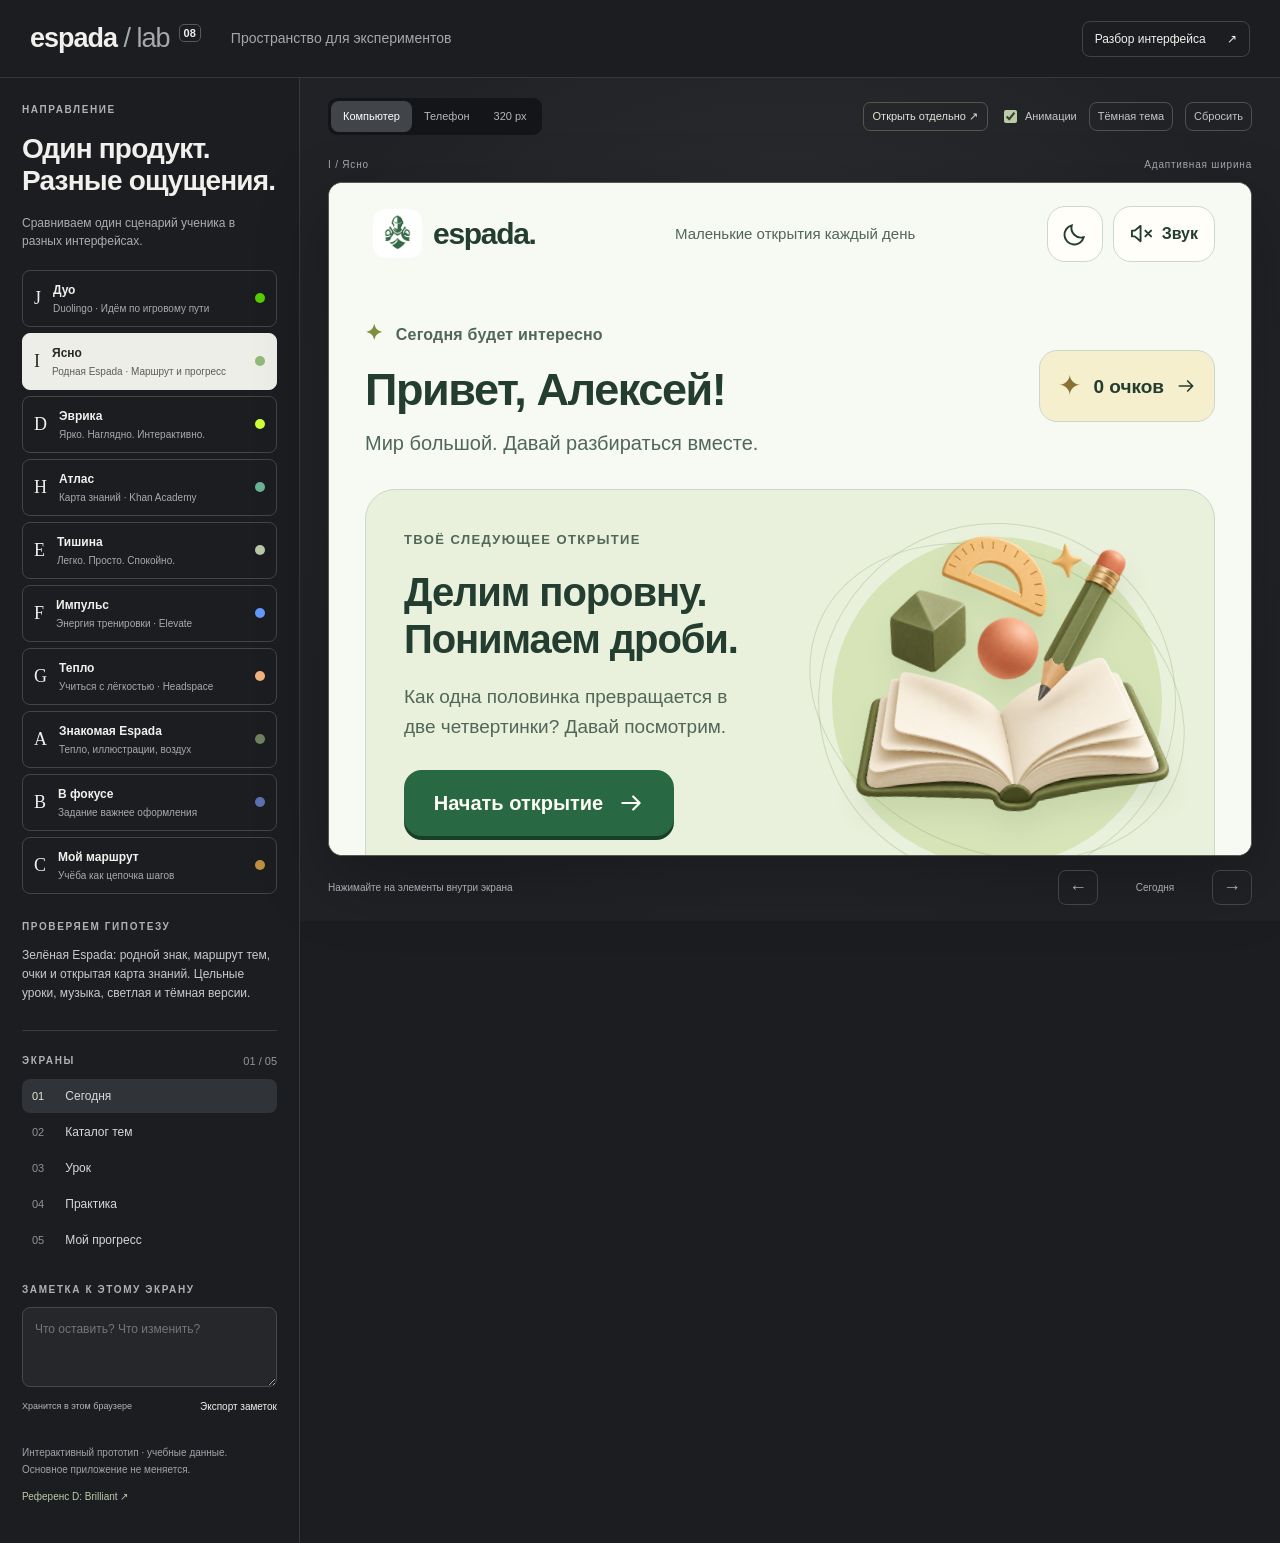
==== lab.html @ cfbe7413 "Add Duolingo-inspired interactive design experiment J" ====
<!doctype html>
<html lang="ru">
<head><meta charset="utf-8"><meta name="viewport" content="width=device-width,initial-scale=1"><title>Espada — дизайн-лаборатория</title><link rel="stylesheet" href="lab.css?v=9"><link rel="icon" href="assets/knight-light.jpg"></head>
<body>
<header class="lab-header"><a class="lab-brand" href="lab.html">espada<span> / lab</span><span class="version">08</span></a><span class="lab-subtitle">Пространство для экспериментов</span><button id="audit-open">Разбор интерфейса <span>↗</span></button></header>
<main class="workspace">
<aside class="sidebar">
<div class="eyebrow">НАПРАВЛЕНИЕ</div><h1>Один продукт.<br> Разные ощущения.</h1><p class="muted intro">Сравниваем один сценарий ученика в разных интерфейсах.</p>
<div class="variants" aria-label="Варианты дизайна">
<button class="variant" data-variant="j" aria-pressed="false"><span class="variant-letter">J</span><span><strong>Дуо</strong><small>Duolingo · Идём по игровому пути</small></span><span class="swatch" style="background:#58cc02"></span></button>
<button class="variant active" data-variant="i" aria-pressed="true"><span class="variant-letter">I</span><span><strong>Ясно</strong><small>Родная Espada · Маршрут и прогресс</small></span><span class="swatch clear-green"></span></button>
<button class="variant" data-variant="d" aria-pressed="false"><span class="variant-letter">D</span><span><strong>Эврика</strong><small>Ярко. Наглядно. Интерактивно.</small></span><span class="swatch lime"></span></button>
<button class="variant" data-variant="h" aria-pressed="false"><span class="variant-letter">H</span><span><strong>Атлас</strong><small>Карта знаний · Khan Academy</small></span><span class="swatch jade"></span></button>
<button class="variant" data-variant="e" aria-pressed="false"><span class="variant-letter">E</span><span><strong>Тишина</strong><small>Легко. Просто. Спокойно.</small></span><span class="swatch sage"></span></button>
<button class="variant" data-variant="f" aria-pressed="false"><span class="variant-letter">F</span><span><strong>Импульс</strong><small>Энергия тренировки · Elevate</small></span><span class="swatch cobalt"></span></button>
<button class="variant" data-variant="g" aria-pressed="false"><span class="variant-letter">G</span><span><strong>Тепло</strong><small>Учиться с лёгкостью · Headspace</small></span><span class="swatch peach"></span></button>
<button class="variant" data-variant="a" aria-pressed="false"><span class="variant-letter">A</span><span><strong>Знакомая Espada</strong><small>Тепло, иллюстрации, воздух</small></span><span class="swatch olive"></span></button>
<button class="variant" data-variant="b" aria-pressed="false"><span class="variant-letter">B</span><span><strong>В фокусе</strong><small>Задание важнее оформления</small></span><span class="swatch blue"></span></button>
<button class="variant" data-variant="c" aria-pressed="false"><span class="variant-letter">C</span><span><strong>Мой маршрут</strong><small>Учёба как цепочка шагов</small></span><span class="swatch amber"></span></button>
</div>
<div class="direction-note"><span class="eyebrow">ПРОВЕРЯЕМ ГИПОТЕЗУ</span><p id="hypothesis"></p><a id="direction-reference" class="reference-link" target="_blank" rel="noopener" hidden></a></div>
<div class="screen-label"><span class="eyebrow">ЭКРАНЫ</span><span id="screen-count">01 / 05</span></div>
<nav class="screen-nav" aria-label="Экраны прототипа"><button data-screen="today" class="active">01 <span>Сегодня</span></button><button data-screen="learn">02 <span>Каталог тем</span></button><button data-screen="lesson">03 <span>Урок</span></button><button data-screen="practice">04 <span>Практика</span></button><button data-screen="progress">05 <span>Мой прогресс</span></button></nav>
<label class="eyebrow note-label" for="notes">ЗАМЕТКА К ЭТОМУ ЭКРАНУ</label><textarea id="notes" placeholder="Что оставить? Что изменить?" rows="3"></textarea><div class="note-footer"><span id="save-status" aria-live="polite">Хранится в этом браузере</span><button id="export">Экспорт заметок</button></div>
<p class="sandbox-note">Интерактивный прототип · учебные данные.<br>Основное приложение не меняется.<br><a class="reference-link" href="https://brilliant.org/math/" target="_blank" rel="noopener">Референс D: Brilliant ↗</a></p>
</aside>
<section class="stage" aria-label="Просмотр прототипа">
<div class="toolbar"><div class="segmented" aria-label="Размер просмотра"><button data-device="desktop" aria-pressed="true" class="active">Компьютер</button><button data-device="mobile" aria-pressed="false">Телефон</button><button data-device="narrow" aria-pressed="false">320 px</button></div><div class="tools"><a id="standalone" href="preview.html?v=i&amp;screen=today" target="_blank" rel="noopener">Открыть отдельно ↗</a><label><input id="motion" type="checkbox" checked> Анимации</label><button id="theme" aria-pressed="false">Тёмная тема</button><button id="restart" title="Начать упражнение заново">Сбросить</button></div></div>
<div class="preview-info"><span id="preview-title">I / Ясно</span><span id="dimensions">Адаптивная ширина</span></div>
<div class="frame-holder"><iframe id="preview" src="preview.html?v=i&screen=today" title="Интерактивный прототип Espada"></iframe></div>
<footer class="stage-footer"><span>Нажимайте на элементы внутри экрана</span><div><button id="prev" aria-label="Предыдущий экран">←</button><span id="current-screen" aria-live="polite">Сегодня</span><button id="next" aria-label="Следующий экран">→</button></div></footer>
</section>
</main>
<dialog id="audit"><div class="dialog-top"><span class="eyebrow">ESPADA / UX-РАЗБОР / 05.10.2026</span><button id="audit-close" aria-label="Закрыть разбор">✕</button></div><h2>Хорошая база.<br>Меньше препятствий до учёбы.</h2><p class="audit-lead">Экспертная оценка локальной веб-версии и текущих компонентов. Главная, каталог и урок проверены в браузере. Это гипотезы для проверки с учениками, а не результаты пользовательского исследования.</p><div class="good"><strong>Сохраняем</strong><p>Три главных раздела, тёплый визуальный характер, продолжение занятий, пошаговые подсказки и разделение активности, самостоятельных ответов и оценок учителя.</p></div><div class="findings">
<article><span class="priority">01 · СНАЧАЛА</span><h3>Первое действие должно быть выше</h3><p>На узком экране иллюстрация высотой 190 px стоит перед названием темы и кнопкой. Другие задания находятся ещё ниже, в закрытом блоке.</p><strong>В вариантах:</strong><p>A уменьшает иллюстрацию; B сразу показывает задание; C объединяет действия в короткий маршрут.</p><small>Reports.tsx → Home</small></article>
<article><span class="priority">02 · СНАЧАЛА</span><h3>Тема — понятная точка входа</h3><p>«Учебник / Видео / Практика» разделены на верхнем уровне, затем внутри темы снова появляются «Урок / Видео / Задания». Разные каталоги могут усложнять поиск материалов одной темы.</p><strong>В вариантах:</strong><p>Единый каталог тем и последовательность «Прочитать → Попробовать → Разобрать результат». Видео остаётся ресурсом темы; проигрыватель в этот прототип не включён.</p><small>Reports.tsx → Learn; CourseLibrary.tsx</small></article>
<article><span class="priority">03 · СЛЕДОМ</span><h3>Один однозначный следующий шаг</h3><p>В уроке одновременно встречаются «Понятно, идём дальше» и «Далее». Два близких действия требуют лишнего толкования.</p><strong>В вариантах:</strong><p>Одна основная кнопка, счётчик частей и явный переход к упражнениям. Подсказка не конкурирует с проверкой ответа.</p><small>CourseLibrary.tsx → CourseReader</small></article>
<article><span class="priority">04 · СОХРАНИТЬ РАЗДЕЛЕНИЕ</span><h3>Прогресс должен объяснять результат</h3><p>В продукте уже различаются активность, чтение, самостоятельные ответы и оценка учителя. В новом дизайне важно не свести их к одному красивому проценту.</p><strong>В вариантах:</strong><p>Отдельные результаты практики, отдельная оценка учителя. Завершение чтения не выдаётся за освоение темы.</p><small>Reports.tsx → Progress; LevelCard.tsx</small></article>
</div><div class="audit-test"><h3>Как сравнивать</h3><p>Пройдите в каждом варианте один путь: найти задание → прочитать тему → ошибиться → взять подсказку → закончить практику → найти результат. Смотрите, где приходится останавливаться и думать о навигации. Отдельно проверьте телефон и уменьшение анимаций.</p><p><strong>Начальный выбор — B:</strong> меньше визуальной конкуренции и быстрее доступ к заданию. A сохраняет больше текущего характера; C делает последовательность занятий заметнее. Кабинеты учителя и родителя — следующий самостоятельный этап.</p></div></dialog>
<script src="lab.js?v=9"></script></body></html>
---- lab.css ----
*{box-sizing:border-box}body{margin:0;background:#1b1d20;color:#f1f0ed;font:14px/1.5 -apple-system,BlinkMacSystemFont,"Segoe UI",sans-serif}button,a,input,textarea{font:inherit}button,a{touch-action:manipulation}button{cursor:pointer;color:inherit;border:1px solid #414348;background:transparent;border-radius:8px;padding:8px 12px}button:hover{background:#33353a}button:focus-visible,a:focus-visible,textarea:focus-visible{outline:3px solid #bdcca9;outline-offset:3px}.lab-header{height:78px;padding:0 30px;border-bottom:1px solid #36383b;display:flex;align-items:center;gap:30px}.lab-brand{font-size:27px;letter-spacing:-1px;font-weight:700;text-decoration:none;color:#f1f0ed}.lab-brand>span:first-child{font-weight:400;color:#a5a7aa}.version{font-size:11px;vertical-align:super;margin-left:9px;border:1px solid #55575a;border-radius:5px;padding:2px 4px;letter-spacing:0}.lab-subtitle{color:#a5a7aa;flex:1}.lab-header>button{font-size:12px}.lab-header>button span{margin-left:18px}.workspace{display:grid;grid-template-columns:300px minmax(0,1fr);min-height:calc(100vh - 78px)}.sidebar{padding:28px 22px;border-right:1px solid #36383b}.eyebrow{font-size:10px;font-weight:600;letter-spacing:1.6px;color:#afb1b4}h1{font-size:28px;line-height:1.16;letter-spacing:-.8px;margin:16px 0}p{margin:10px 0}.muted{color:#abadaf}.intro{font-size:12px;max-width:235px}.variants{display:grid;gap:9px;margin-top:26px}.variant{display:flex;align-items:center;gap:12px;text-align:left;border-color:#424448;padding:13px 11px}.variant.active{background:#eeeee8;border-color:#eeeee8;color:#242a24}.variant.active small{color:#586052}.variant-letter{font:18px Georgia,serif}.variant strong{display:block;font-size:12px}.variant small{font-size:10px;color:#a8aaad;display:block;margin-top:4px}.swatch{margin-left:auto;width:10px;height:10px;flex-shrink:0;border-radius:50%}.olive{background:#70815d}.blue{background:#5c72b0}.amber{background:#c09042}.direction-note{padding:21px 0 16px;border-bottom:1px solid #393b3e;min-height:124px}.direction-note p{font-size:12px;color:#c8c9c9;line-height:1.6}.screen-label{display:flex;justify-content:space-between;margin:22px 0 10px}.screen-label>span:last-child{font-size:11px;color:#93969b}.screen-nav{display:grid;gap:2px}.screen-nav button{text-align:left;border:0;color:#8f9397;font-size:11px;padding:8px 10px}.screen-nav button span{margin-left:18px;font-size:12px;color:#d7d8d8}.screen-nav button.active{background:#303338;color:#e1e9d5}.note-label{display:block;margin:25px 0 10px}textarea{display:block;width:100%;resize:vertical;background:#25272b;border:1px solid #46484c;color:#eee;border-radius:8px;padding:12px;font-size:12px;min-height:80px}.note-footer{display:flex;justify-content:space-between;align-items:center;gap:8px;margin-top:8px}.note-footer span{font-size:9px;color:#b3b6ba}.note-footer button{font-size:10px;padding:4px 0;border:0;white-space:nowrap}.sandbox-note{font-size:10px;color:#a0a3a8;line-height:1.7;margin-top:26px}.stage{position:sticky;top:0;align-self:start;min-width:0;padding:20px 28px 16px;background:radial-gradient(ellipse at 50% 45%,#303235,#202226 75%)}.toolbar{display:flex;justify-content:space-between;gap:12px;align-items:center;flex-wrap:wrap}.segmented{display:flex;padding:3px;background:#131518;border-radius:9px}.segmented button{font-size:11px;border:0;padding:7px 12px;color:#b4b7bb}.segmented button.active{background:#414449;color:#fff}.tools{display:flex;align-items:center;gap:12px;font-size:11px;color:#c2c4c7}.tools button{padding:5px 8px;border-color:#4e5055;font-size:11px}.tools label{display:flex;align-items:center;gap:5px}.tools input{accent-color:#bacda2}.preview-info{display:flex;justify-content:space-between;gap:10px;font-size:10px;letter-spacing:.8px;color:#a5a8ae;margin:22px 0 10px}.frame-holder{display:flex;justify-content:center;width:100%;transition:padding .35s}iframe{border:1px solid #55594f;border-radius:14px;background:#f8f7f1;width:100%;height:max(430px,calc(100dvh - 226px));box-shadow:0 24px 70px #0004;transition:width .4s cubic-bezier(.22,1,.36,1)}.stage.mobile iframe{width:390px;max-width:100%;border-radius:28px}.stage-footer{display:flex;justify-content:space-between;align-items:center;font-size:10px;color:#a8abb0;margin-top:14px;gap:12px}.stage-footer>div{display:flex;align-items:center;gap:12px}.stage-footer button{padding:3px 10px;font-size:18px}.stage-footer #current-screen{min-width:90px;text-align:center}dialog{width:min(900px,calc(100% - 32px));max-height:90vh;border:1px solid #dddcd3;border-radius:20px;background:#f8f7f0;color:#29382e;padding:32px}dialog::backdrop{background:#080a0cb8;backdrop-filter:blur(7px)}.dialog-top{display:flex;justify-content:space-between;align-items:center}.dialog-top .eyebrow{color:#687363}.dialog-top button{border-color:#d3d7cd}dialog h2{font-size:36px;line-height:1.12;letter-spacing:-1px}.audit-lead{color:#606958;max-width:740px}.good{background:#e5eadb;padding:16px 20px;border-radius:12px;margin:24px 0}.good p{margin-bottom:0}.findings{display:grid;grid-template-columns:1fr 1fr;gap:24px}.findings article{border-top:1px solid #d3d8cb;padding-top:20px}.findings p{font-size:13px;line-height:1.7}.findings strong,.findings small{font-size:11px}.findings small{color:#6f756b}.priority{font-size:10px;color:#566c3d;letter-spacing:1px}.findings h3{font-size:19px;line-height:1.3}.audit-test{border-top:1px solid #d3d8cb;margin-top:26px;padding-top:12px}.audit-test p{font-size:13px}@media(min-width:1500px){iframe{height:max(620px,calc(100dvh - 234px))}.stage{padding:24px 50px}.workspace{grid-template-columns:320px 1fr}}@media(max-width:1000px){.workspace{grid-template-columns:260px 1fr}.sidebar{padding:24px 16px}.stage{padding:20px 16px}.tools{gap:6px}.lab-subtitle{display:none}.lab-header{justify-content:space-between}}@media(max-width:720px){.workspace{display:flex;flex-direction:column}.lab-header{padding:0 16px;height:65px}.sidebar{border-right:0;border-bottom:1px solid #444;padding:20px 16px}.sidebar h1{font-size:23px}.sidebar h1 br{display:none}.intro,.sandbox-note,.direction-note,.screen-label,.screen-nav,.note-label,textarea,.note-footer{display:none}.variants{grid-template-columns:repeat(3,minmax(0,1fr));gap:6px;margin-top:16px}.variant{padding:10px 8px;gap:7px}.variant small,.swatch{display:none}.variant strong{font-size:10px}.stage{position:static;align-self:stretch;padding:16px 10px}.stage-footer>span{display:none}.stage-footer{justify-content:center}.tools label{font-size:10px}.findings{grid-template-columns:1fr}dialog{padding:22px}dialog h2{font-size:28px}iframe{height:740px}}@media(prefers-reduced-motion:reduce){*,*::before,*::after{transition:none!important;animation:none!important}}body.no-motion *{transition:none!important}

.lime{background:#ccff39}.reference-link{display:inline-block;color:#bdc9a9;text-decoration:none;margin-top:10px}.tools a{color:#e0e6d5;text-decoration:none;border:1px solid #535849;border-radius:7px;padding:5px 9px;font-size:11px}.tools a:hover{background:#34392e}@media(max-width:720px){.variants{grid-template-columns:repeat(2,minmax(0,1fr))}.lab-header{gap:8px}.lab-brand{font-size:22px}.lab-header>button{font-size:10px;padding:8px}.lab-header>button span{display:none}.tools{flex-wrap:wrap}.tools a{font-size:10px}}

.swatch.sage{background:#b8c7a7}

.cobalt{background:#6598ff}.peach{background:#eeb27e}.jade{background:#69b296}.reference-link[hidden]{display:none}
@media(min-width:721px){.variants{gap:6px}.variant{padding:10px 11px}.variant small{margin-top:2px}.sidebar{padding-top:24px}.variants{margin-top:20px}}
@media(max-width:720px){.variants{display:flex;overflow-x:auto;scroll-snap-type:x proximity;padding-bottom:7px}.variant{flex:0 0 118px;scroll-snap-align:start;min-height:45px}.variant strong{font-size:11px}.sidebar h1{font-size:20px}.sidebar{padding-top:15px;padding-bottom:14px}.sidebar>.eyebrow{display:none}}
@media(max-width:720px){.variants{display:grid;grid-template-columns:repeat(4,minmax(0,1fr));overflow:visible;padding-bottom:0;gap:6px}.variant{min-width:0;min-height:49px;padding:8px 6px;gap:5px}.variant-letter{font-size:15px}.variant strong{font-size:10px;line-height:1.35}.variant>span:nth-child(2){min-width:0}}

.clear-green{background:#92b977}@media(max-width:720px){.variants{grid-template-columns:repeat(3,minmax(0,1fr))}}

.stage.narrow iframe{width:320px;max-width:100%;border-radius:20px}
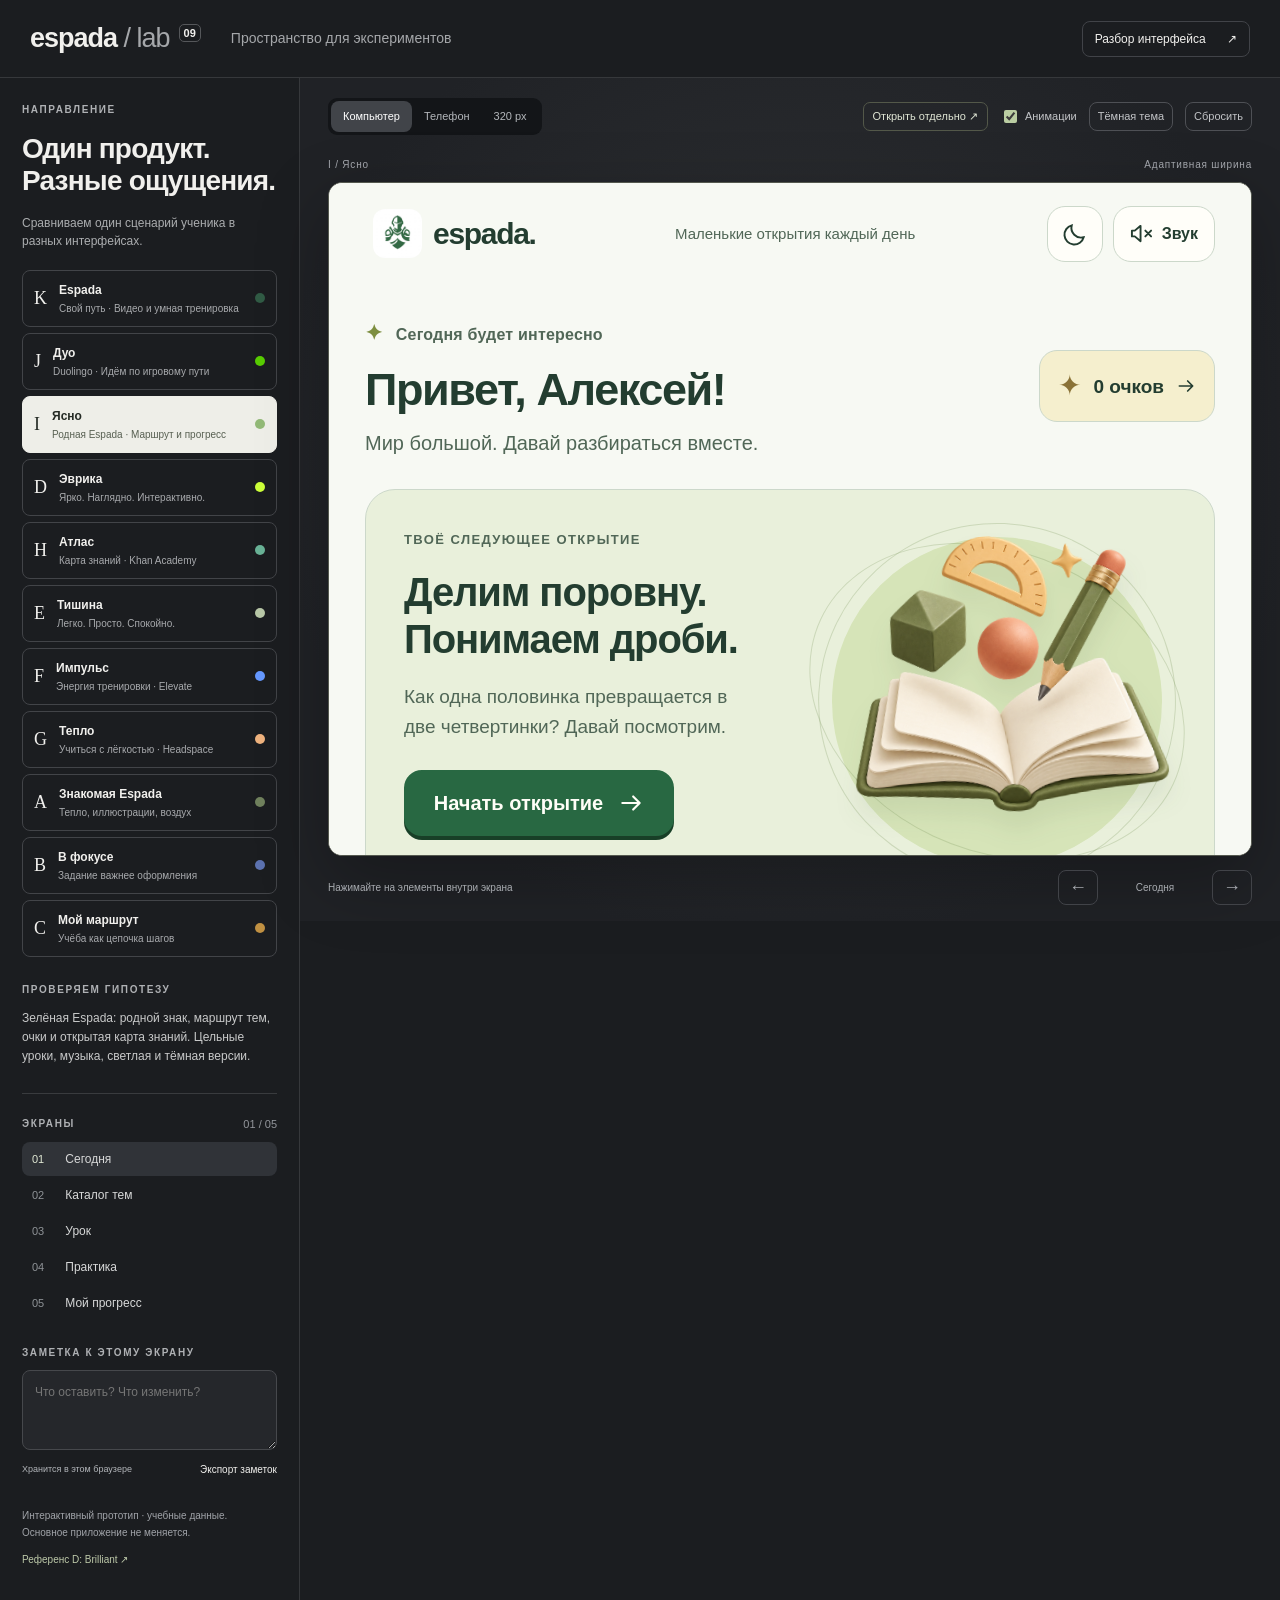
==== commit e98b897d: "Add Espada design with class navigation, video lessons and adaptive review" ====
--- a/lab.html
+++ b/lab.html
@@ -1,12 +1,13 @@
 <!doctype html>
 <html lang="ru">
-<head><meta charset="utf-8"><meta name="viewport" content="width=device-width,initial-scale=1"><title>Espada — дизайн-лаборатория</title><link rel="stylesheet" href="lab.css?v=9"><link rel="icon" href="assets/knight-light.jpg"></head>
+<head><meta charset="utf-8"><meta name="viewport" content="width=device-width,initial-scale=1"><title>Espada — дизайн-лаборатория</title><link rel="stylesheet" href="lab.css?v=10"><link rel="icon" href="assets/knight-light.jpg"></head>
 <body>
-<header class="lab-header"><a class="lab-brand" href="lab.html">espada<span> / lab</span><span class="version">08</span></a><span class="lab-subtitle">Пространство для экспериментов</span><button id="audit-open">Разбор интерфейса <span>↗</span></button></header>
+<header class="lab-header"><a class="lab-brand" href="lab.html">espada<span> / lab</span><span class="version">09</span></a><span class="lab-subtitle">Пространство для экспериментов</span><button id="audit-open">Разбор интерфейса <span>↗</span></button></header>
 <main class="workspace">
 <aside class="sidebar">
 <div class="eyebrow">НАПРАВЛЕНИЕ</div><h1>Один продукт.<br> Разные ощущения.</h1><p class="muted intro">Сравниваем один сценарий ученика в разных интерфейсах.</p>
 <div class="variants" aria-label="Варианты дизайна">
+<button class="variant" data-variant="k" aria-pressed="false"><span class="variant-letter">K</span><span><strong>Espada</strong><small>Свой путь · Видео и умная тренировка</small></span><span class="swatch" style="background:#315b45"></span></button>
 <button class="variant" data-variant="j" aria-pressed="false"><span class="variant-letter">J</span><span><strong>Дуо</strong><small>Duolingo · Идём по игровому пути</small></span><span class="swatch" style="background:#58cc02"></span></button>
 <button class="variant active" data-variant="i" aria-pressed="true"><span class="variant-letter">I</span><span><strong>Ясно</strong><small>Родная Espada · Маршрут и прогресс</small></span><span class="swatch clear-green"></span></button>
 <button class="variant" data-variant="d" aria-pressed="false"><span class="variant-letter">D</span><span><strong>Эврика</strong><small>Ярко. Наглядно. Интерактивно.</small></span><span class="swatch lime"></span></button>
@@ -20,7 +21,8 @@
 </div>
 <div class="direction-note"><span class="eyebrow">ПРОВЕРЯЕМ ГИПОТЕЗУ</span><p id="hypothesis"></p><a id="direction-reference" class="reference-link" target="_blank" rel="noopener" hidden></a></div>
 <div class="screen-label"><span class="eyebrow">ЭКРАНЫ</span><span id="screen-count">01 / 05</span></div>
-<nav class="screen-nav" aria-label="Экраны прототипа"><button data-screen="today" class="active">01 <span>Сегодня</span></button><button data-screen="learn">02 <span>Каталог тем</span></button><button data-screen="lesson">03 <span>Урок</span></button><button data-screen="practice">04 <span>Практика</span></button><button data-screen="progress">05 <span>Мой прогресс</span></button></nav>
+<nav class="screen-nav" aria-label="Экраны прототипа"><button data-screen="today" class="active">01 <span>Сегодня</span></button><button data-screen="training" hidden><span>02</span> Тренировка</button>
+<button data-screen="learn">02 <span>Каталог тем</span></button><button data-screen="lesson">03 <span>Урок</span></button><button data-screen="practice">04 <span>Практика</span></button><button data-screen="progress">05 <span>Мой прогресс</span></button></nav>
 <label class="eyebrow note-label" for="notes">ЗАМЕТКА К ЭТОМУ ЭКРАНУ</label><textarea id="notes" placeholder="Что оставить? Что изменить?" rows="3"></textarea><div class="note-footer"><span id="save-status" aria-live="polite">Хранится в этом браузере</span><button id="export">Экспорт заметок</button></div>
 <p class="sandbox-note">Интерактивный прототип · учебные данные.<br>Основное приложение не меняется.<br><a class="reference-link" href="https://brilliant.org/math/" target="_blank" rel="noopener">Референс D: Brilliant ↗</a></p>
 </aside>
@@ -37,4 +39,4 @@
 <article><span class="priority">03 · СЛЕДОМ</span><h3>Один однозначный следующий шаг</h3><p>В уроке одновременно встречаются «Понятно, идём дальше» и «Далее». Два близких действия требуют лишнего толкования.</p><strong>В вариантах:</strong><p>Одна основная кнопка, счётчик частей и явный переход к упражнениям. Подсказка не конкурирует с проверкой ответа.</p><small>CourseLibrary.tsx → CourseReader</small></article>
 <article><span class="priority">04 · СОХРАНИТЬ РАЗДЕЛЕНИЕ</span><h3>Прогресс должен объяснять результат</h3><p>В продукте уже различаются активность, чтение, самостоятельные ответы и оценка учителя. В новом дизайне важно не свести их к одному красивому проценту.</p><strong>В вариантах:</strong><p>Отдельные результаты практики, отдельная оценка учителя. Завершение чтения не выдаётся за освоение темы.</p><small>Reports.tsx → Progress; LevelCard.tsx</small></article>
 </div><div class="audit-test"><h3>Как сравнивать</h3><p>Пройдите в каждом варианте один путь: найти задание → прочитать тему → ошибиться → взять подсказку → закончить практику → найти результат. Смотрите, где приходится останавливаться и думать о навигации. Отдельно проверьте телефон и уменьшение анимаций.</p><p><strong>Начальный выбор — B:</strong> меньше визуальной конкуренции и быстрее доступ к заданию. A сохраняет больше текущего характера; C делает последовательность занятий заметнее. Кабинеты учителя и родителя — следующий самостоятельный этап.</p></div></dialog>
-<script src="lab.js?v=9"></script></body></html>
+<script src="lab.js?v=10"></script></body></html>
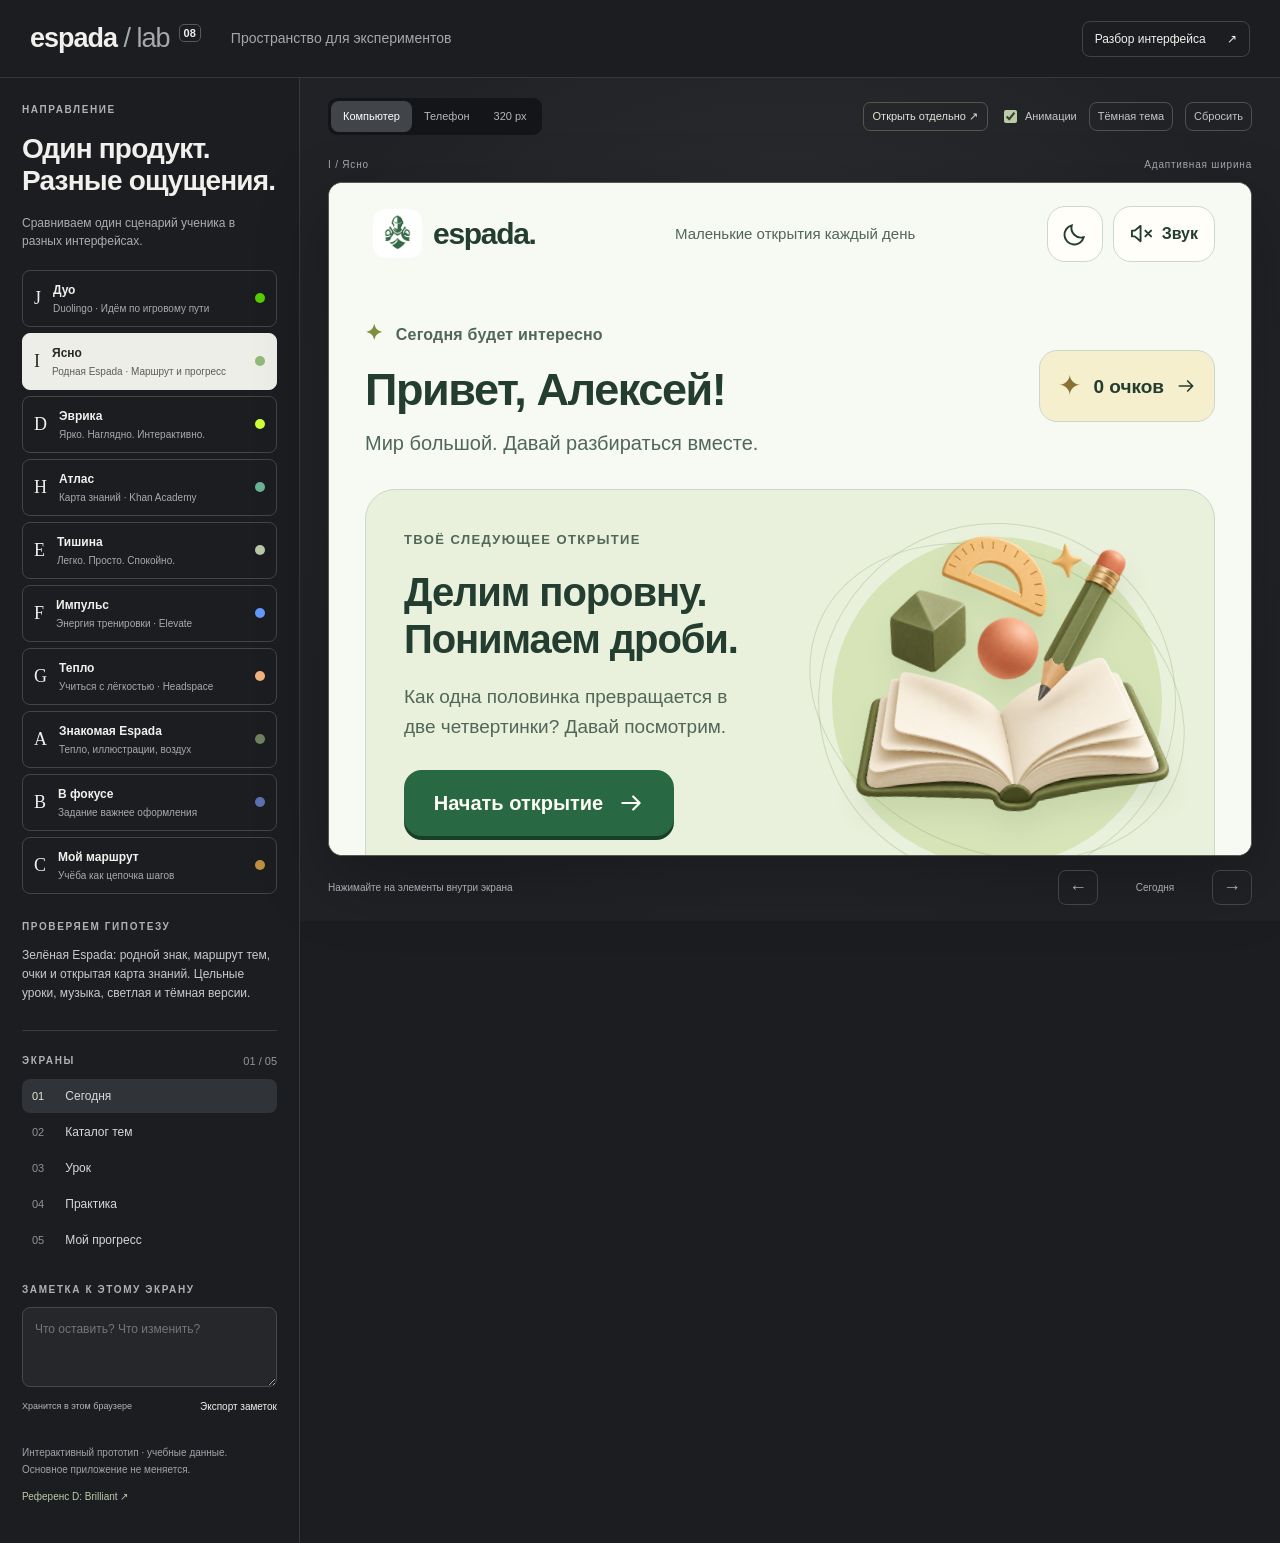
==== commit af27a0ca: "Revert "Add Espada design with class navigation, video lessons and adaptive review" This reverts com" ====
--- a/lab.html
+++ b/lab.html
@@ -1,13 +1,12 @@
 <!doctype html>
 <html lang="ru">
-<head><meta charset="utf-8"><meta name="viewport" content="width=device-width,initial-scale=1"><title>Espada — дизайн-лаборатория</title><link rel="stylesheet" href="lab.css?v=10"><link rel="icon" href="assets/knight-light.jpg"></head>
+<head><meta charset="utf-8"><meta name="viewport" content="width=device-width,initial-scale=1"><title>Espada — дизайн-лаборатория</title><link rel="stylesheet" href="lab.css?v=9"><link rel="icon" href="assets/knight-light.jpg"></head>
 <body>
-<header class="lab-header"><a class="lab-brand" href="lab.html">espada<span> / lab</span><span class="version">09</span></a><span class="lab-subtitle">Пространство для экспериментов</span><button id="audit-open">Разбор интерфейса <span>↗</span></button></header>
+<header class="lab-header"><a class="lab-brand" href="lab.html">espada<span> / lab</span><span class="version">08</span></a><span class="lab-subtitle">Пространство для экспериментов</span><button id="audit-open">Разбор интерфейса <span>↗</span></button></header>
 <main class="workspace">
 <aside class="sidebar">
 <div class="eyebrow">НАПРАВЛЕНИЕ</div><h1>Один продукт.<br> Разные ощущения.</h1><p class="muted intro">Сравниваем один сценарий ученика в разных интерфейсах.</p>
 <div class="variants" aria-label="Варианты дизайна">
-<button class="variant" data-variant="k" aria-pressed="false"><span class="variant-letter">K</span><span><strong>Espada</strong><small>Свой путь · Видео и умная тренировка</small></span><span class="swatch" style="background:#315b45"></span></button>
 <button class="variant" data-variant="j" aria-pressed="false"><span class="variant-letter">J</span><span><strong>Дуо</strong><small>Duolingo · Идём по игровому пути</small></span><span class="swatch" style="background:#58cc02"></span></button>
 <button class="variant active" data-variant="i" aria-pressed="true"><span class="variant-letter">I</span><span><strong>Ясно</strong><small>Родная Espada · Маршрут и прогресс</small></span><span class="swatch clear-green"></span></button>
 <button class="variant" data-variant="d" aria-pressed="false"><span class="variant-letter">D</span><span><strong>Эврика</strong><small>Ярко. Наглядно. Интерактивно.</small></span><span class="swatch lime"></span></button>
@@ -21,8 +20,7 @@
 </div>
 <div class="direction-note"><span class="eyebrow">ПРОВЕРЯЕМ ГИПОТЕЗУ</span><p id="hypothesis"></p><a id="direction-reference" class="reference-link" target="_blank" rel="noopener" hidden></a></div>
 <div class="screen-label"><span class="eyebrow">ЭКРАНЫ</span><span id="screen-count">01 / 05</span></div>
-<nav class="screen-nav" aria-label="Экраны прототипа"><button data-screen="today" class="active">01 <span>Сегодня</span></button><button data-screen="training" hidden><span>02</span> Тренировка</button>
-<button data-screen="learn">02 <span>Каталог тем</span></button><button data-screen="lesson">03 <span>Урок</span></button><button data-screen="practice">04 <span>Практика</span></button><button data-screen="progress">05 <span>Мой прогресс</span></button></nav>
+<nav class="screen-nav" aria-label="Экраны прототипа"><button data-screen="today" class="active">01 <span>Сегодня</span></button><button data-screen="learn">02 <span>Каталог тем</span></button><button data-screen="lesson">03 <span>Урок</span></button><button data-screen="practice">04 <span>Практика</span></button><button data-screen="progress">05 <span>Мой прогресс</span></button></nav>
 <label class="eyebrow note-label" for="notes">ЗАМЕТКА К ЭТОМУ ЭКРАНУ</label><textarea id="notes" placeholder="Что оставить? Что изменить?" rows="3"></textarea><div class="note-footer"><span id="save-status" aria-live="polite">Хранится в этом браузере</span><button id="export">Экспорт заметок</button></div>
 <p class="sandbox-note">Интерактивный прототип · учебные данные.<br>Основное приложение не меняется.<br><a class="reference-link" href="https://brilliant.org/math/" target="_blank" rel="noopener">Референс D: Brilliant ↗</a></p>
 </aside>
@@ -39,4 +37,4 @@
 <article><span class="priority">03 · СЛЕДОМ</span><h3>Один однозначный следующий шаг</h3><p>В уроке одновременно встречаются «Понятно, идём дальше» и «Далее». Два близких действия требуют лишнего толкования.</p><strong>В вариантах:</strong><p>Одна основная кнопка, счётчик частей и явный переход к упражнениям. Подсказка не конкурирует с проверкой ответа.</p><small>CourseLibrary.tsx → CourseReader</small></article>
 <article><span class="priority">04 · СОХРАНИТЬ РАЗДЕЛЕНИЕ</span><h3>Прогресс должен объяснять результат</h3><p>В продукте уже различаются активность, чтение, самостоятельные ответы и оценка учителя. В новом дизайне важно не свести их к одному красивому проценту.</p><strong>В вариантах:</strong><p>Отдельные результаты практики, отдельная оценка учителя. Завершение чтения не выдаётся за освоение темы.</p><small>Reports.tsx → Progress; LevelCard.tsx</small></article>
 </div><div class="audit-test"><h3>Как сравнивать</h3><p>Пройдите в каждом варианте один путь: найти задание → прочитать тему → ошибиться → взять подсказку → закончить практику → найти результат. Смотрите, где приходится останавливаться и думать о навигации. Отдельно проверьте телефон и уменьшение анимаций.</p><p><strong>Начальный выбор — B:</strong> меньше визуальной конкуренции и быстрее доступ к заданию. A сохраняет больше текущего характера; C делает последовательность занятий заметнее. Кабинеты учителя и родителя — следующий самостоятельный этап.</p></div></dialog>
-<script src="lab.js?v=10"></script></body></html>
+<script src="lab.js?v=9"></script></body></html>
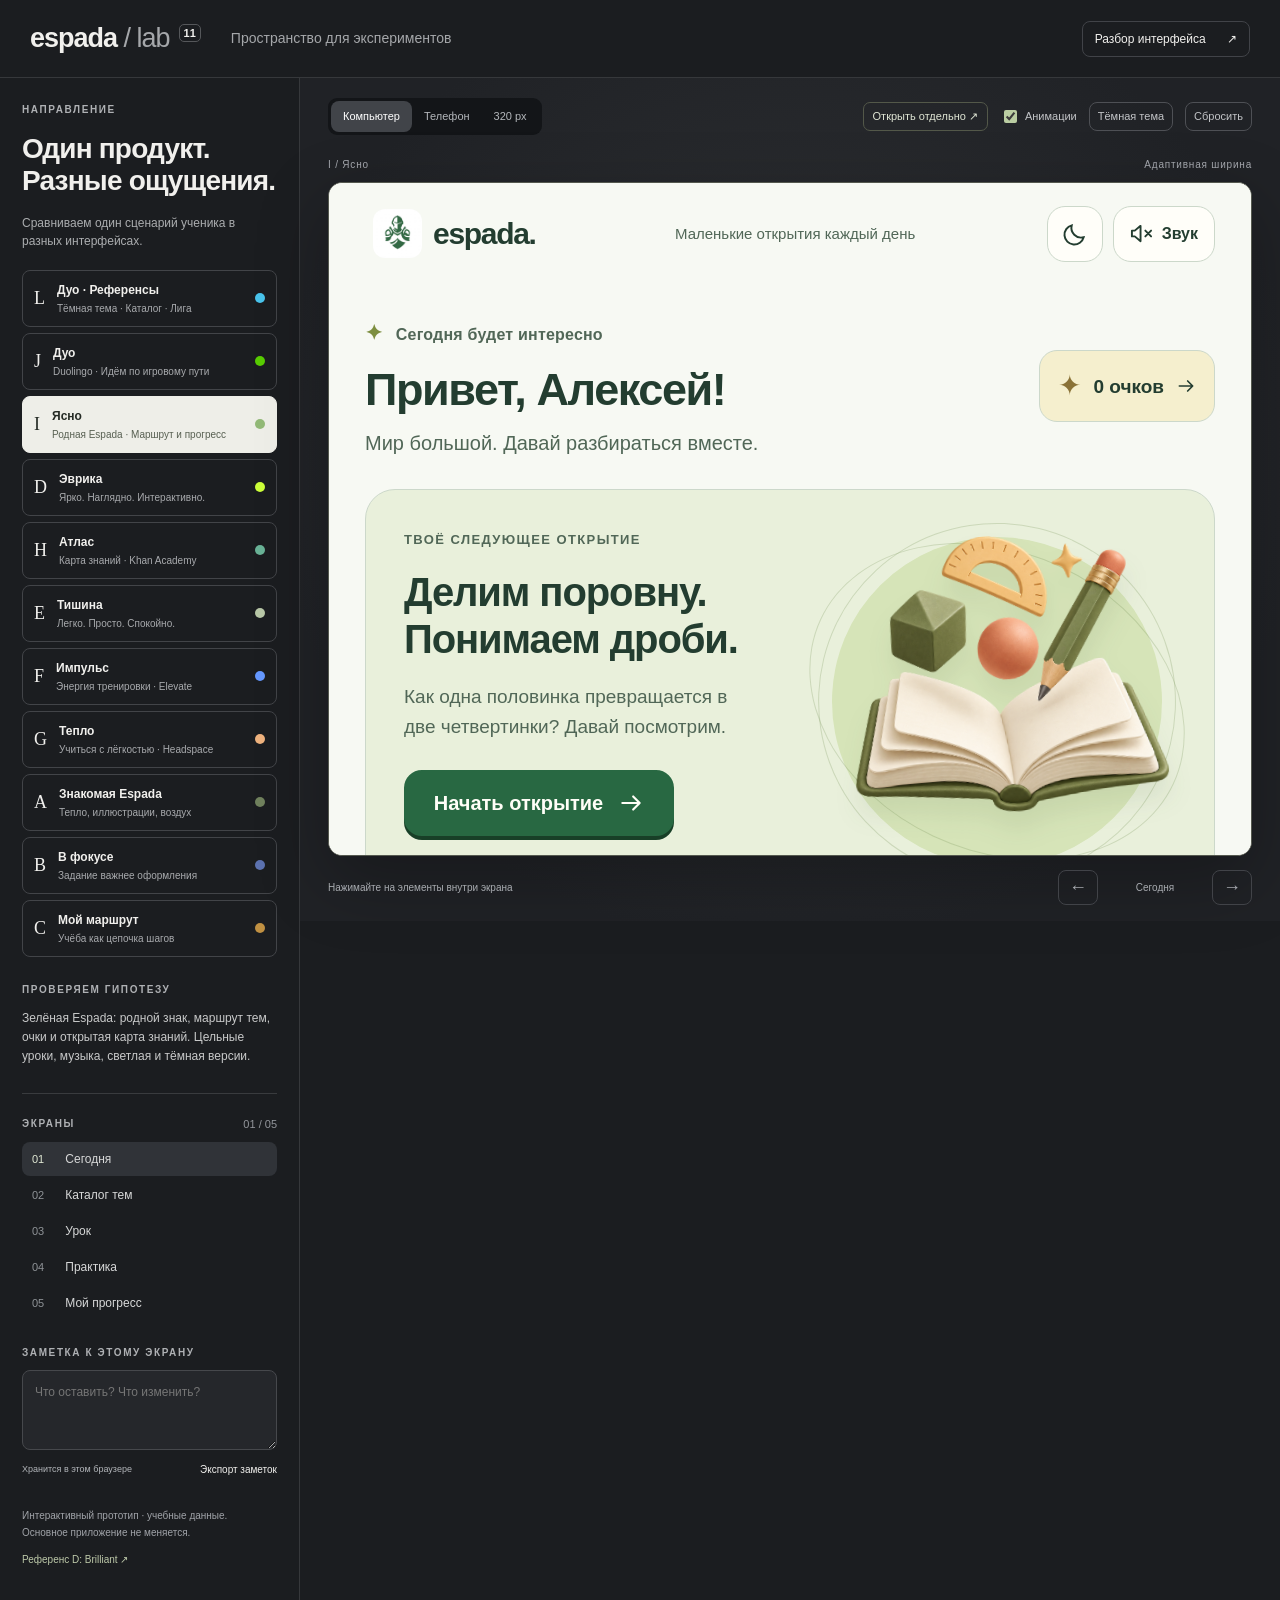
==== commit 74a33f10: "Refine study prototype from mobile references with catalogue and league" ====
--- a/lab.html
+++ b/lab.html
@@ -1,12 +1,13 @@
 <!doctype html>
 <html lang="ru">
-<head><meta charset="utf-8"><meta name="viewport" content="width=device-width,initial-scale=1"><title>Espada — дизайн-лаборатория</title><link rel="stylesheet" href="lab.css?v=9"><link rel="icon" href="assets/knight-light.jpg"></head>
+<head><meta charset="utf-8"><meta name="viewport" content="width=device-width,initial-scale=1"><title>Espada — дизайн-лаборатория</title><link rel="stylesheet" href="lab.css?v=11"><link rel="icon" href="assets/knight-light.jpg"></head>
 <body>
-<header class="lab-header"><a class="lab-brand" href="lab.html">espada<span> / lab</span><span class="version">08</span></a><span class="lab-subtitle">Пространство для экспериментов</span><button id="audit-open">Разбор интерфейса <span>↗</span></button></header>
+<header class="lab-header"><a class="lab-brand" href="lab.html">espada<span> / lab</span><span class="version">11</span></a><span class="lab-subtitle">Пространство для экспериментов</span><button id="audit-open">Разбор интерфейса <span>↗</span></button></header>
 <main class="workspace">
 <aside class="sidebar">
 <div class="eyebrow">НАПРАВЛЕНИЕ</div><h1>Один продукт.<br> Разные ощущения.</h1><p class="muted intro">Сравниваем один сценарий ученика в разных интерфейсах.</p>
 <div class="variants" aria-label="Варианты дизайна">
+<button class="variant" data-variant="l" aria-pressed="false"><span class="variant-letter">L</span><span><strong>Дуо · Референсы</strong><small>Тёмная тема · Каталог · Лига</small></span><span class="swatch" style="background:#49c3eb"></span></button>
 <button class="variant" data-variant="j" aria-pressed="false"><span class="variant-letter">J</span><span><strong>Дуо</strong><small>Duolingo · Идём по игровому пути</small></span><span class="swatch" style="background:#58cc02"></span></button>
 <button class="variant active" data-variant="i" aria-pressed="true"><span class="variant-letter">I</span><span><strong>Ясно</strong><small>Родная Espada · Маршрут и прогресс</small></span><span class="swatch clear-green"></span></button>
 <button class="variant" data-variant="d" aria-pressed="false"><span class="variant-letter">D</span><span><strong>Эврика</strong><small>Ярко. Наглядно. Интерактивно.</small></span><span class="swatch lime"></span></button>
@@ -20,7 +21,7 @@
 </div>
 <div class="direction-note"><span class="eyebrow">ПРОВЕРЯЕМ ГИПОТЕЗУ</span><p id="hypothesis"></p><a id="direction-reference" class="reference-link" target="_blank" rel="noopener" hidden></a></div>
 <div class="screen-label"><span class="eyebrow">ЭКРАНЫ</span><span id="screen-count">01 / 05</span></div>
-<nav class="screen-nav" aria-label="Экраны прототипа"><button data-screen="today" class="active">01 <span>Сегодня</span></button><button data-screen="learn">02 <span>Каталог тем</span></button><button data-screen="lesson">03 <span>Урок</span></button><button data-screen="practice">04 <span>Практика</span></button><button data-screen="progress">05 <span>Мой прогресс</span></button></nav>
+<nav class="screen-nav" aria-label="Экраны прототипа"><button data-screen="today" class="active">01 <span>Сегодня</span></button><button data-screen="learn">02 <span>Каталог тем</span></button><button data-screen="lesson">03 <span>Урок</span></button><button data-screen="practice">04 <span>Практика</span></button><button data-screen="progress">05 <span>Мой прогресс</span></button><button id="league-screen" data-screen="profile" hidden>06 <span>Лига</span></button></nav>
 <label class="eyebrow note-label" for="notes">ЗАМЕТКА К ЭТОМУ ЭКРАНУ</label><textarea id="notes" placeholder="Что оставить? Что изменить?" rows="3"></textarea><div class="note-footer"><span id="save-status" aria-live="polite">Хранится в этом браузере</span><button id="export">Экспорт заметок</button></div>
 <p class="sandbox-note">Интерактивный прототип · учебные данные.<br>Основное приложение не меняется.<br><a class="reference-link" href="https://brilliant.org/math/" target="_blank" rel="noopener">Референс D: Brilliant ↗</a></p>
 </aside>
@@ -37,4 +38,4 @@
 <article><span class="priority">03 · СЛЕДОМ</span><h3>Один однозначный следующий шаг</h3><p>В уроке одновременно встречаются «Понятно, идём дальше» и «Далее». Два близких действия требуют лишнего толкования.</p><strong>В вариантах:</strong><p>Одна основная кнопка, счётчик частей и явный переход к упражнениям. Подсказка не конкурирует с проверкой ответа.</p><small>CourseLibrary.tsx → CourseReader</small></article>
 <article><span class="priority">04 · СОХРАНИТЬ РАЗДЕЛЕНИЕ</span><h3>Прогресс должен объяснять результат</h3><p>В продукте уже различаются активность, чтение, самостоятельные ответы и оценка учителя. В новом дизайне важно не свести их к одному красивому проценту.</p><strong>В вариантах:</strong><p>Отдельные результаты практики, отдельная оценка учителя. Завершение чтения не выдаётся за освоение темы.</p><small>Reports.tsx → Progress; LevelCard.tsx</small></article>
 </div><div class="audit-test"><h3>Как сравнивать</h3><p>Пройдите в каждом варианте один путь: найти задание → прочитать тему → ошибиться → взять подсказку → закончить практику → найти результат. Смотрите, где приходится останавливаться и думать о навигации. Отдельно проверьте телефон и уменьшение анимаций.</p><p><strong>Начальный выбор — B:</strong> меньше визуальной конкуренции и быстрее доступ к заданию. A сохраняет больше текущего характера; C делает последовательность занятий заметнее. Кабинеты учителя и родителя — следующий самостоятельный этап.</p></div></dialog>
-<script src="lab.js?v=9"></script></body></html>
+<script src="lab.js?v=11"></script></body></html>
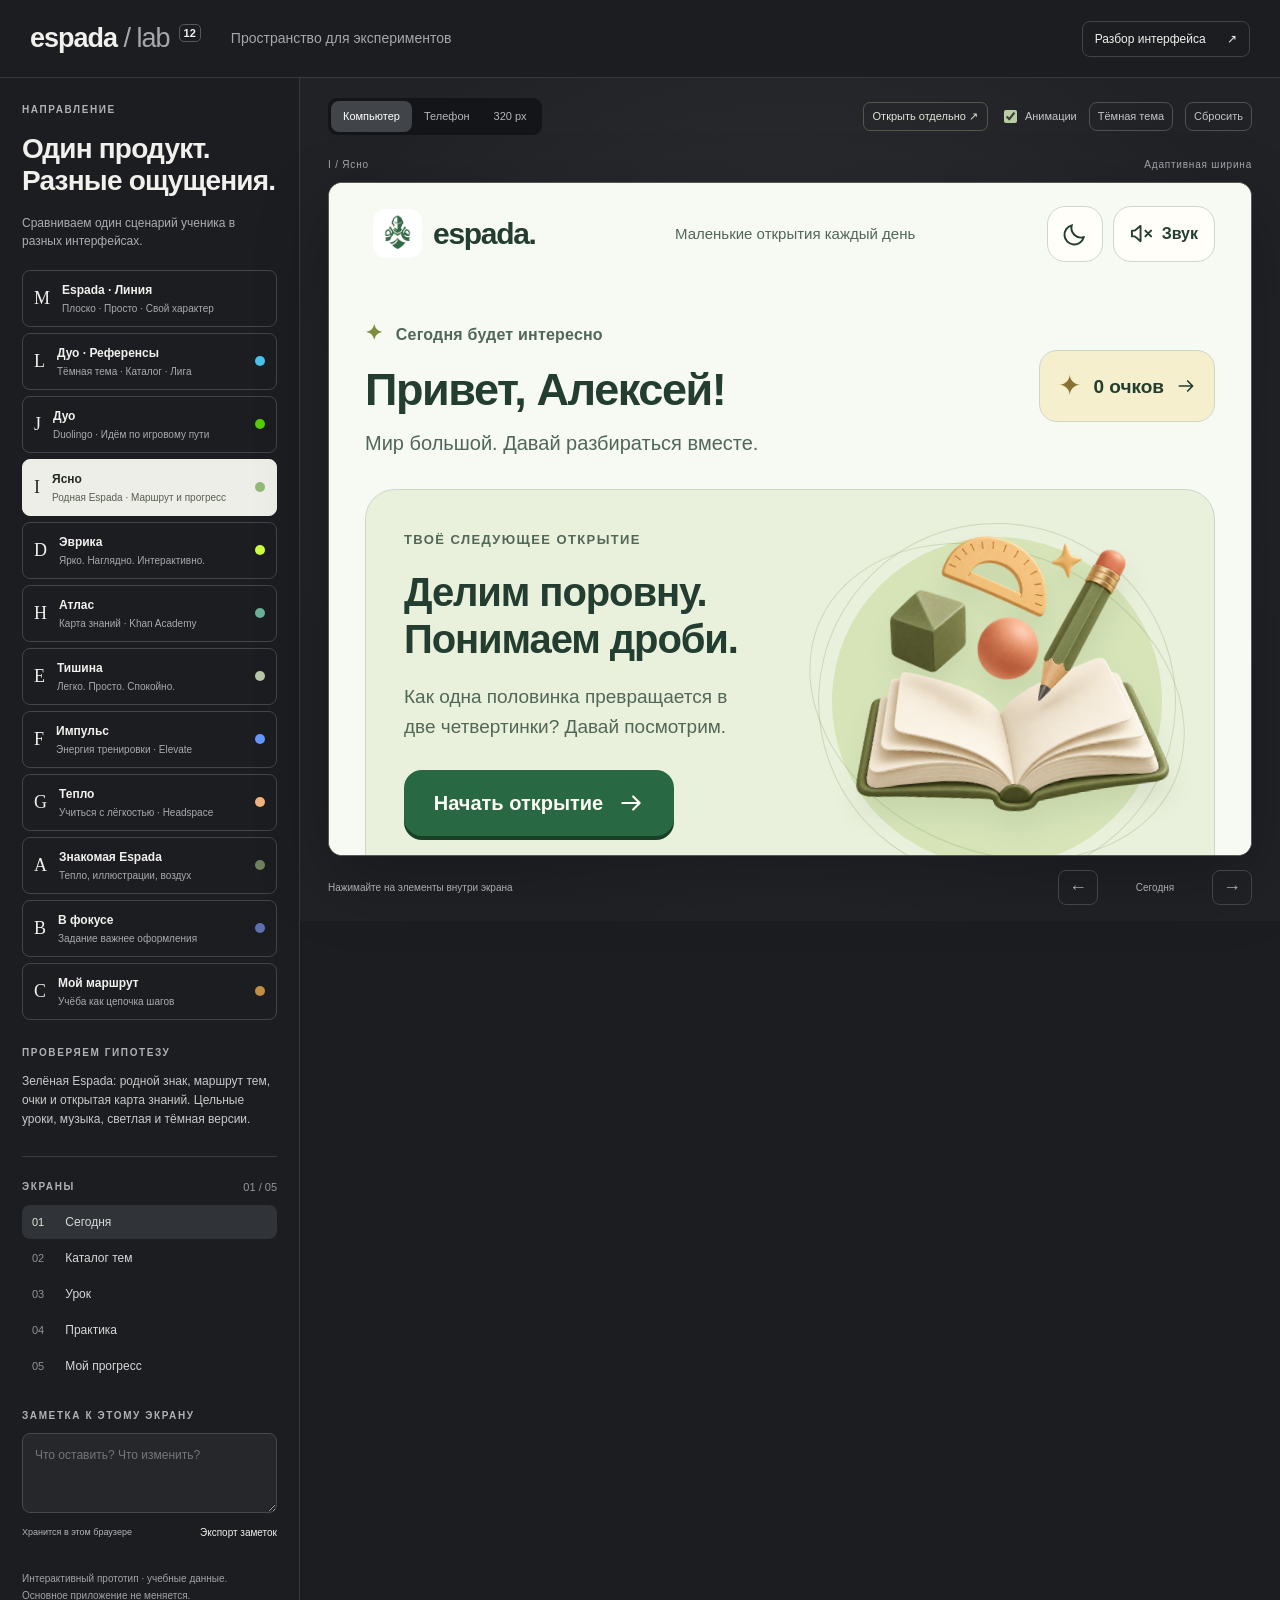
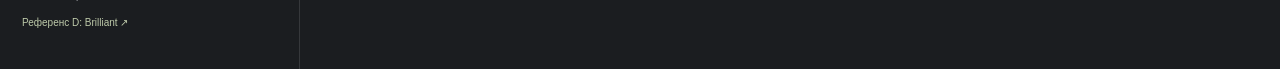
==== commit e73ab2d2: "Add Espada Line: independent flat visual design and learning layouts" ====
--- a/lab.html
+++ b/lab.html
@@ -1,13 +1,13 @@
 <!doctype html>
 <html lang="ru">
-<head><meta charset="utf-8"><meta name="viewport" content="width=device-width,initial-scale=1"><title>Espada — дизайн-лаборатория</title><link rel="stylesheet" href="lab.css?v=11"><link rel="icon" href="assets/knight-light.jpg"></head>
+<head><meta charset="utf-8"><meta name="viewport" content="width=device-width,initial-scale=1"><title>Espada — дизайн-лаборатория</title><link rel="stylesheet" href="lab.css?v=12"><link rel="icon" href="assets/knight-light.jpg"></head>
 <body>
-<header class="lab-header"><a class="lab-brand" href="lab.html">espada<span> / lab</span><span class="version">11</span></a><span class="lab-subtitle">Пространство для экспериментов</span><button id="audit-open">Разбор интерфейса <span>↗</span></button></header>
+<header class="lab-header"><a class="lab-brand" href="lab.html">espada<span> / lab</span><span class="version">12</span></a><span class="lab-subtitle">Пространство для экспериментов</span><button id="audit-open">Разбор интерфейса <span>↗</span></button></header>
 <main class="workspace">
 <aside class="sidebar">
 <div class="eyebrow">НАПРАВЛЕНИЕ</div><h1>Один продукт.<br> Разные ощущения.</h1><p class="muted intro">Сравниваем один сценарий ученика в разных интерфейсах.</p>
 <div class="variants" aria-label="Варианты дизайна">
-<button class="variant" data-variant="l" aria-pressed="false"><span class="variant-letter">L</span><span><strong>Дуо · Референсы</strong><small>Тёмная тема · Каталог · Лига</small></span><span class="swatch" style="background:#49c3eb"></span></button>
+<button class="variant" data-variant="m" aria-pressed="false"><span class="variant-letter">M</span><span><strong>Espada · Линия</strong><small>Плоско · Просто · Свой характер</small></span></button><button class="variant" data-variant="l" aria-pressed="false"><span class="variant-letter">L</span><span><strong>Дуо · Референсы</strong><small>Тёмная тема · Каталог · Лига</small></span><span class="swatch" style="background:#49c3eb"></span></button>
 <button class="variant" data-variant="j" aria-pressed="false"><span class="variant-letter">J</span><span><strong>Дуо</strong><small>Duolingo · Идём по игровому пути</small></span><span class="swatch" style="background:#58cc02"></span></button>
 <button class="variant active" data-variant="i" aria-pressed="true"><span class="variant-letter">I</span><span><strong>Ясно</strong><small>Родная Espada · Маршрут и прогресс</small></span><span class="swatch clear-green"></span></button>
 <button class="variant" data-variant="d" aria-pressed="false"><span class="variant-letter">D</span><span><strong>Эврика</strong><small>Ярко. Наглядно. Интерактивно.</small></span><span class="swatch lime"></span></button>
@@ -38,4 +38,4 @@
 <article><span class="priority">03 · СЛЕДОМ</span><h3>Один однозначный следующий шаг</h3><p>В уроке одновременно встречаются «Понятно, идём дальше» и «Далее». Два близких действия требуют лишнего толкования.</p><strong>В вариантах:</strong><p>Одна основная кнопка, счётчик частей и явный переход к упражнениям. Подсказка не конкурирует с проверкой ответа.</p><small>CourseLibrary.tsx → CourseReader</small></article>
 <article><span class="priority">04 · СОХРАНИТЬ РАЗДЕЛЕНИЕ</span><h3>Прогресс должен объяснять результат</h3><p>В продукте уже различаются активность, чтение, самостоятельные ответы и оценка учителя. В новом дизайне важно не свести их к одному красивому проценту.</p><strong>В вариантах:</strong><p>Отдельные результаты практики, отдельная оценка учителя. Завершение чтения не выдаётся за освоение темы.</p><small>Reports.tsx → Progress; LevelCard.tsx</small></article>
 </div><div class="audit-test"><h3>Как сравнивать</h3><p>Пройдите в каждом варианте один путь: найти задание → прочитать тему → ошибиться → взять подсказку → закончить практику → найти результат. Смотрите, где приходится останавливаться и думать о навигации. Отдельно проверьте телефон и уменьшение анимаций.</p><p><strong>Начальный выбор — B:</strong> меньше визуальной конкуренции и быстрее доступ к заданию. A сохраняет больше текущего характера; C делает последовательность занятий заметнее. Кабинеты учителя и родителя — следующий самостоятельный этап.</p></div></dialog>
-<script src="lab.js?v=11"></script></body></html>
+<script src="lab.js?v=12"></script></body></html>
